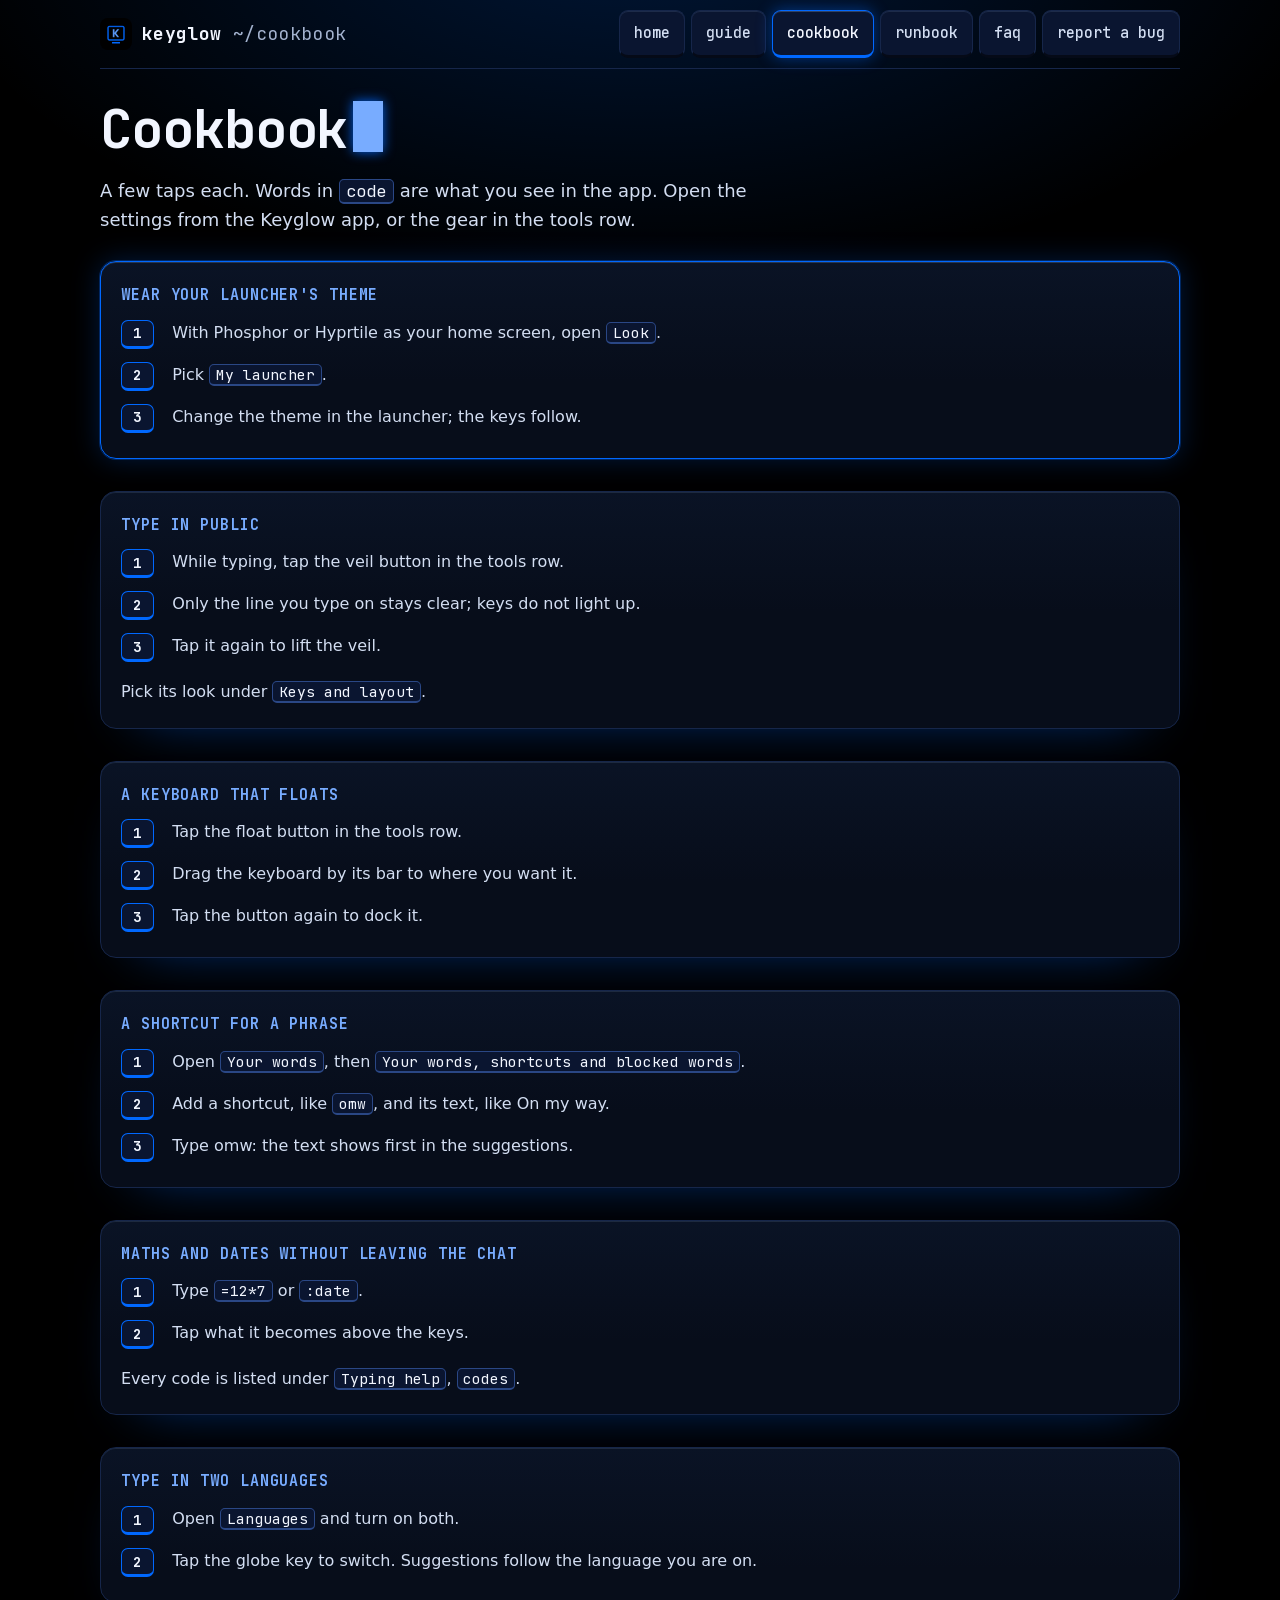
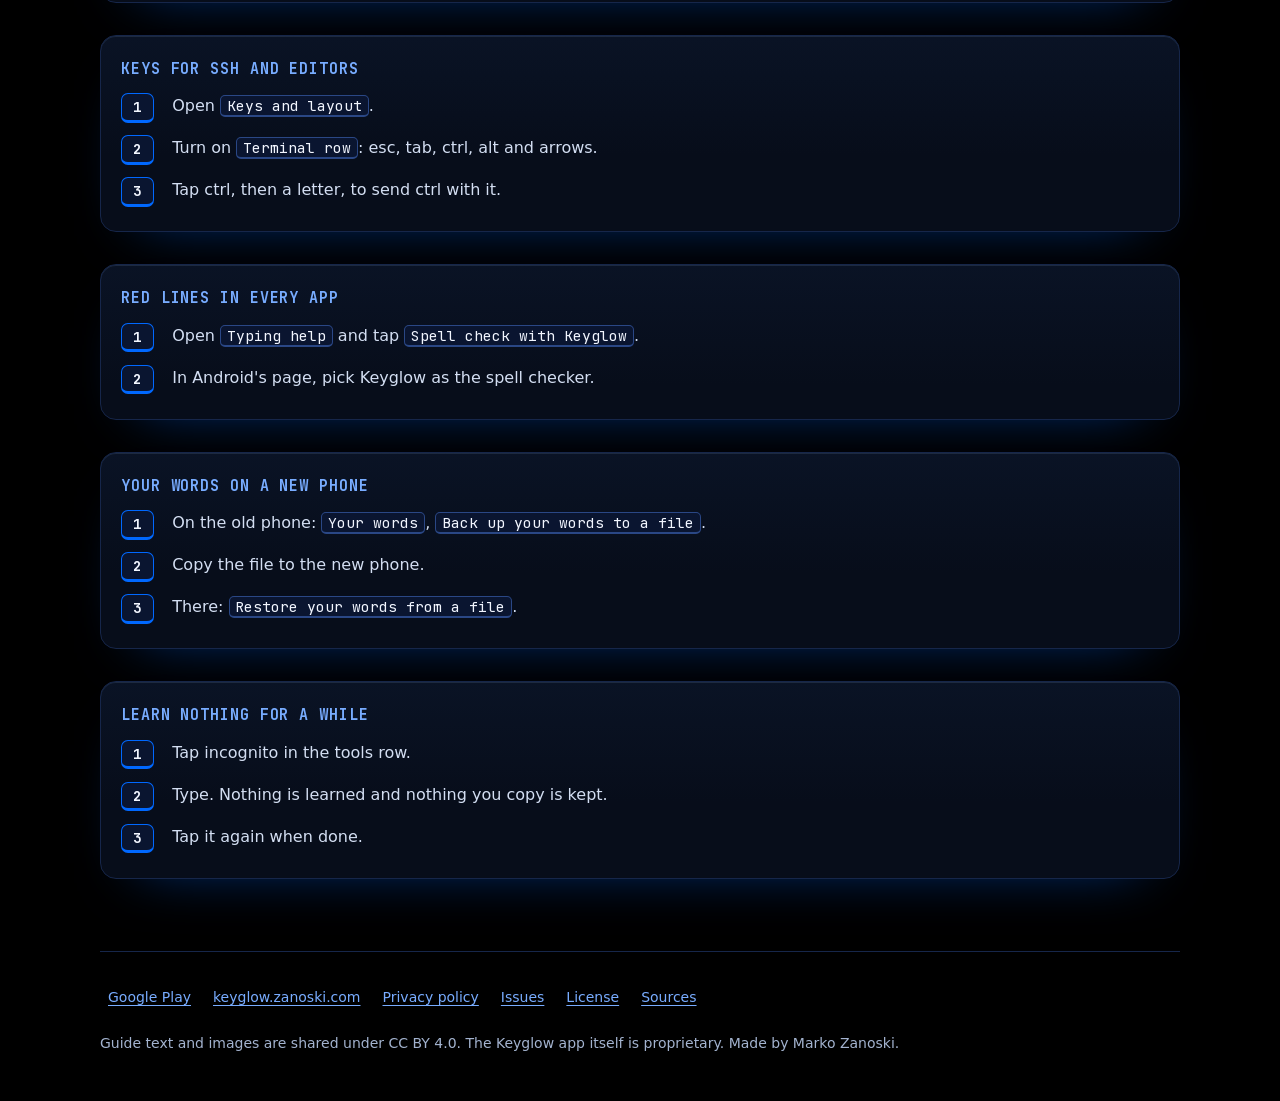
==== docs/cookbook.html @ 95e256e9 "Add a cookbook and a runbook, cover the privacy veil, floating keyboard, codes and spell check, and " ====
<!doctype html>
<html lang="en">
<head>
<meta charset="utf-8">
<meta name="viewport" content="width=device-width, initial-scale=1, viewport-fit=cover">
<title>Cookbook · Keyglow user guide</title>
<meta name="description" content="Short Keyglow recipes: take your launcher's theme, type in public with the privacy veil, a floating keyboard, codes, shortcuts, two languages, ssh keys and moving your words to a new phone.">
<meta name="theme-color" content="#000000">
<meta property="og:title" content="Cookbook · Keyglow user guide">
<meta property="og:description" content="Short Keyglow recipes: take your launcher's theme, type in public with the privacy veil, a floating keyboard, codes, shortcuts, two languages, ssh keys and moving your words to a new phone.">
<meta property="og:image" content="https://zanoshky.github.io/keyglow-keyboard/img/phone-1-rainbow.webp">
<link rel="icon" href="img/favicon.svg" type="image/svg+xml">
<link rel="icon" type="image/png" href="img/icon-192.png">
<link rel="preload" href="fonts/jetbrains-mono-latin.woff2" as="font" type="font/woff2" crossorigin>
<link rel="stylesheet" href="style.css">
</head>
<body>
<a class="skip" href="#main">Skip to content</a>
<div class="wrap">
<header class="top">
  <a class="brand" href="index.html"><img src="img/icon-192.png" alt="" width="32" height="32"><span>keyglow <span class="path">~/cookbook</span></span></a>
  <nav class="nav" aria-label="Guide pages"><ul><li><a href="index.html">home</a></li><li><a href="guide.html">guide</a></li><li><a href="cookbook.html" aria-current="page">cookbook</a></li><li><a href="runbook.html">runbook</a></li><li><a href="faq.html">faq</a></li><li><a href="report.html">report a bug</a></li></ul></nav>
</header>
<main id="main">

<h1>Cookbook<span class="cursor" aria-hidden="true"></span></h1>
<p class="lede">A few taps each. Words in <code>code</code> are what you see in the app. Open the settings from the Keyglow app, or the gear in the tools row.</p>
<section class="box lit" id="launcher" aria-labelledby="launcher-h"><h2 class="tag" id="launcher-h">wear your launcher's theme</h2>
<ol class="steps"><li>With Phosphor or Hyprtile as your home screen, open <code>Look</code>.</li><li>Pick <code>My launcher</code>.</li><li>Change the theme in the launcher; the keys follow.</li></ol>
</section>
<section class="box" id="veil" aria-labelledby="veil-h"><h2 class="tag" id="veil-h">type in public</h2>
<ol class="steps"><li>While typing, tap the veil button in the tools row.</li><li>Only the line you type on stays clear; keys do not light up.</li><li>Tap it again to lift the veil.</li></ol><p>Pick its look under <code>Keys and layout</code>.</p>
</section>
<section class="box" id="float" aria-labelledby="float-h"><h2 class="tag" id="float-h">a keyboard that floats</h2>
<ol class="steps"><li>Tap the float button in the tools row.</li><li>Drag the keyboard by its bar to where you want it.</li><li>Tap the button again to dock it.</li></ol>
</section>
<section class="box" id="omw" aria-labelledby="omw-h"><h2 class="tag" id="omw-h">a shortcut for a phrase</h2>
<ol class="steps"><li>Open <code>Your words</code>, then <code>Your words, shortcuts and blocked words</code>.</li><li>Add a shortcut, like <code>omw</code>, and its text, like On my way.</li><li>Type omw: the text shows first in the suggestions.</li></ol>
</section>
<section class="box" id="codes" aria-labelledby="codes-h"><h2 class="tag" id="codes-h">maths and dates without leaving the chat</h2>
<ol class="steps"><li>Type <code>=12*7</code> or <code>:date</code>.</li><li>Tap what it becomes above the keys.</li></ol><p>Every code is listed under <code>Typing help</code>, <code>codes</code>.</p>
</section>
<section class="box" id="langs" aria-labelledby="langs-h"><h2 class="tag" id="langs-h">type in two languages</h2>
<ol class="steps"><li>Open <code>Languages</code> and turn on both.</li><li>Tap the globe key to switch. Suggestions follow the language you are on.</li></ol>
</section>
<section class="box" id="ssh" aria-labelledby="ssh-h"><h2 class="tag" id="ssh-h">keys for ssh and editors</h2>
<ol class="steps"><li>Open <code>Keys and layout</code>.</li><li>Turn on <code>Terminal row</code>: esc, tab, ctrl, alt and arrows.</li><li>Tap ctrl, then a letter, to send ctrl with it.</li></ol>
</section>
<section class="box" id="spell" aria-labelledby="spell-h"><h2 class="tag" id="spell-h">red lines in every app</h2>
<ol class="steps"><li>Open <code>Typing help</code> and tap <code>Spell check with Keyglow</code>.</li><li>In Android's page, pick Keyglow as the spell checker.</li></ol>
</section>
<section class="box" id="move" aria-labelledby="move-h"><h2 class="tag" id="move-h">your words on a new phone</h2>
<ol class="steps"><li>On the old phone: <code>Your words</code>, <code>Back up your words to a file</code>.</li><li>Copy the file to the new phone.</li><li>There: <code>Restore your words from a file</code>.</li></ol>
</section>
<section class="box" id="incognito" aria-labelledby="incognito-h"><h2 class="tag" id="incognito-h">learn nothing for a while</h2>
<ol class="steps"><li>Tap incognito in the tools row.</li><li>Type. Nothing is learned and nothing you copy is kept.</li><li>Tap it again when done.</li></ol>
</section>
</main>
<footer>
  <ul>
    <li><a href="https://play.google.com/store/apps/details?id=com.zanoshky.keyglow">Google Play</a></li>
    <li><a href="https://keyglow.zanoski.com">keyglow.zanoski.com</a></li>
    <li><a href="https://keyglow.zanoski.com/privacy">Privacy policy</a></li>
    <li><a href="https://github.com/Zanoshky/keyglow-keyboard/issues">Issues</a></li>
    <li><a href="https://github.com/Zanoshky/keyglow-keyboard/blob/main/LICENSE">License</a></li>
    <li><a href="sources.html">Sources</a></li>
  </ul>
  <p>Guide text and images are shared under CC BY 4.0. The Keyglow app itself is proprietary. Made by Marko Zanoski.</p>
</footer>
</div>
</body>
</html>
---- docs/style.css ----
@font-face {
  font-family: "JetBrains Mono";
  src: url("fonts/jetbrains-mono-latin.woff2") format("woff2");
  font-weight: 100 800;
  font-style: normal;
  font-display: swap;
  unicode-range: U+0000-00FF, U+0131, U+0152-0153, U+02BB-02BC, U+02C6, U+02DA, U+02DC, U+0304, U+0308, U+0329, U+2000-206F, U+20AC, U+2122, U+2191, U+2193, U+2212, U+2215, U+FEFF, U+FFFD;
}

/* Keyglow user guide. True black, one blue light above the page, panels drawn
   like lit keycaps. Every text colour sits at 7:1 or more on its ground. */
:root {
  --bg: #000000;
  --panel: #070d1a;
  --key: #0a1530;
  --line: #16264a;
  --line-hi: #2a4785;
  --fg: #d3def2;
  --dim: #a3b3cf;
  --bright: #f2f6ff;
  --accent: #0068ff;
  --acct: #78acff;
  --acc-rgb: 0, 104, 255;
  --mono: "JetBrains Mono", ui-monospace, SFMono-Regular, Menlo, Consolas, monospace;
  --sans: system-ui, -apple-system, "Segoe UI", Roboto, "Helvetica Neue", Arial, sans-serif;
  color-scheme: dark;
}
* { box-sizing: border-box; }
html { background: var(--bg); -webkit-text-size-adjust: 100%; scroll-padding-top: 16px; }
body {
  margin: 0;
  background: var(--bg);
  background-image: radial-gradient(ellipse 80% 520px at 50% -80px, rgba(var(--acc-rgb), 0.22), transparent 70%);
  background-repeat: no-repeat;
  color: var(--fg);
  font: 16px/1.65 var(--sans);
  padding-inline: max(16px, env(safe-area-inset-left, 0px)) max(16px, env(safe-area-inset-right, 0px));
}
a { color: var(--acct); text-underline-offset: 3px; }
a:hover { color: var(--bright); }
:focus-visible { outline: 3px solid var(--acct); outline-offset: 3px; border-radius: 6px; }
img { max-width: 100%; height: auto; }
code, kbd {
  font: 0.92em var(--mono);
  color: var(--bright);
  background: var(--key);
  border: 1px solid var(--line-hi);
  border-bottom-width: 2px;
  padding: 0 0.4em;
  border-radius: 5px;
}
.skip {
  position: absolute; left: 16px; top: -100px; z-index: 10;
  background: var(--bright); color: #000; padding: 12px 16px; font-weight: 700;
}
.skip:focus { top: 8px; }
.wrap { max-width: 1080px; margin: 0 auto; }

/* ---------- top bar ---------- */
.top {
  border-bottom: 1px solid var(--line);
  padding-block: 10px;
  display: flex; flex-wrap: wrap; align-items: center; gap: 4px 16px;
}
.brand {
  display: inline-flex; align-items: center; gap: 10px;
  min-height: 48px; padding-right: 8px;
  color: var(--bright); text-decoration: none; font: 700 18px/1 var(--mono); letter-spacing: 0.02em;
}
.brand img { width: 32px; height: 32px; border-radius: 8px; }
.brand .path { color: var(--dim); font-weight: 400; }
.nav { margin-left: auto; }
.nav ul { list-style: none; margin: 0; padding: 0; display: flex; flex-wrap: wrap; gap: 6px; }
/* Each link is a keycap: a bright top edge, a darker bottom bevel. */
.nav a {
  display: inline-flex; align-items: center; min-height: 48px; padding: 0 14px;
  font: 500 15px/1 var(--mono); color: var(--fg); text-decoration: none;
  background: var(--key); border: 1px solid var(--line); border-bottom: 3px solid #050a17; border-radius: 9px;
  box-shadow: inset 0 1px 0 rgba(160, 200, 255, 0.12);
}
.nav a:hover { color: var(--bright); border-color: var(--line-hi); border-bottom-color: #050a17; }
.nav a[aria-current="page"] {
  color: var(--bright); border-color: var(--accent); border-bottom-color: var(--accent);
  box-shadow: 0 0 16px rgba(var(--acc-rgb), 0.45), inset 0 1px 0 rgba(160, 200, 255, 0.25);
}

/* ---------- headings and text ---------- */
h1, h2, h3 { color: var(--bright); line-height: 1.2; font-family: var(--mono); font-weight: 700; }
h1 { font-size: clamp(32px, 6.4vw, 54px); margin: 0 0 14px; letter-spacing: -0.02em; text-wrap: balance; }
h1 .glow { color: #8fbcff; text-shadow: 0 0 18px rgba(var(--acc-rgb), 0.9), 0 0 42px rgba(var(--acc-rgb), 0.55); }
h2 { font-size: clamp(20px, 3.6vw, 26px); margin: 0 0 12px; }
h3 { font-size: 17px; margin: 22px 0 8px; }
p { margin: 0 0 14px; }
.lede { font-size: 18px; max-width: 62ch; margin-bottom: 26px; }
.dim { color: var(--dim); }
.eyebrow { font: 600 13px/1.4 var(--mono); letter-spacing: 0.14em; text-transform: uppercase; color: var(--acct); margin: 0 0 14px; }
.cursor { display: inline-block; width: 0.55em; height: 0.95em; background: var(--acct); vertical-align: -0.08em; margin-left: 6px;
          animation: blink 1.06s steps(1) infinite; box-shadow: 0 0 12px rgba(var(--acc-rgb), 0.9); }
@keyframes blink { 50% { opacity: 0; } }

main { padding-block: 28px 40px; }
section { margin-block: 0 32px; scroll-margin-top: 16px; }

/* ---------- panels: lit keycaps on black ---------- */
.box {
  position: relative;
  background: linear-gradient(180deg, #0a1325, var(--panel) 120px);
  border: 1px solid var(--line);
  border-radius: 16px;
  padding: 20px 20px 8px;
  margin-top: 18px;
  box-shadow: inset 0 1px 0 rgba(160, 200, 255, 0.12), 0 24px 60px -40px rgba(var(--acc-rgb), 0.6);
}
.box > .tag {
  display: inline-block; margin: 0 0 14px;
  font: 700 15px/1.3 var(--mono); letter-spacing: 0.06em; text-transform: uppercase; color: var(--acct);
}
.box > .tag .n { color: var(--dim); margin-right: 10px; }
.box > .meta { float: right; color: var(--dim); font: 14px var(--mono); }
.box.lit { border-color: var(--accent); box-shadow: 0 0 0 1px rgba(var(--acc-rgb), 0.3), 0 0 28px rgba(var(--acc-rgb), 0.25), inset 0 1px 0 rgba(160, 200, 255, 0.2); }

.grid { display: grid; gap: 18px; grid-template-columns: repeat(auto-fit, minmax(min(100%, 300px), 1fr)); }
.grid .box { margin-top: 0; }
.stack { margin-top: 18px; }

/* ---------- hero ---------- */
.hero { display: grid; gap: 32px; align-items: center; grid-template-columns: minmax(0, 1fr); padding-top: 16px; }
@media (min-width: 860px) { .hero { grid-template-columns: minmax(0, 1.3fr) minmax(0, 1fr); } }
.facts { display: flex; flex-wrap: wrap; gap: 8px; padding: 0; margin: 0 0 8px; list-style: none; }
.facts li { font: 500 13px/1 var(--mono); color: var(--bright); border: 1px solid var(--line); background: var(--panel); padding: 10px 12px; border-radius: 999px; }
.actions { display: flex; flex-wrap: wrap; gap: 12px; margin-top: 20px; }
.btn {
  display: inline-flex; align-items: center; justify-content: center; gap: 8px;
  min-height: 48px; padding: 0 20px; border-radius: 12px;
  font: 700 15px var(--mono); text-decoration: none;
  color: #ffffff; background: #0050c8; border: 1px solid var(--accent); border-bottom: 3px solid #002f78;
  box-shadow: 0 0 20px rgba(var(--acc-rgb), 0.45), inset 0 1px 0 rgba(200, 225, 255, 0.35);
}
.btn:hover { background: #0a5ce0; color: #ffffff; }
.btn.ghost { background: var(--key); color: var(--bright); border-color: var(--line-hi); border-bottom-color: #050a17; box-shadow: inset 0 1px 0 rgba(160, 200, 255, 0.12); }
.btn.ghost:hover { border-color: var(--acct); }

/* a phone on the black, lit from above */
.phone {
  margin: 0 auto; width: min(100%, 300px);
  border: 1px solid var(--line-hi); border-radius: 22px; padding: 6px; background: #01040a;
  box-shadow: 0 -1px 0 rgba(160, 200, 255, 0.35), 0 0 44px rgba(var(--acc-rgb), 0.25);
}
.phone img { display: block; border-radius: 16px; aspect-ratio: 9 / 16; width: 100%; }
.phone.tab img { aspect-ratio: 5 / 8; }
.phone.wide img { aspect-ratio: 16 / 10; }

/* ---------- screenshots strip ---------- */
.shots-wrap { overflow-x: auto; scroll-snap-type: x mandatory; padding: 6px 2px 16px; }
.shots-wrap:focus-visible { outline-offset: -3px; }
.shots { list-style: none; margin: 0; padding: 0; display: flex; gap: 16px; align-items: flex-start; }
.shots li { flex: 0 0 auto; width: 200px; scroll-snap-align: start; }
.shots li.t { width: 250px; }
.shots li.w { width: 400px; }
.shots figure { margin: 0; }
.shots .phone { width: 100%; border-radius: 16px; padding: 4px; }
.shots .phone img { border-radius: 12px; }
.shots figcaption { color: var(--dim); font-size: 14px; margin-top: 8px; }

/* ---------- lists ---------- */
ul.term { padding-left: 0; list-style: none; margin: 0 0 14px; }
ul.term li { position: relative; padding-left: 1.4em; margin-bottom: 6px; }
ul.term li::before { content: ""; position: absolute; left: 0.2em; top: 0.62em; width: 7px; height: 7px; border-radius: 2px; background: var(--acct); box-shadow: 0 0 8px rgba(var(--acc-rgb), 0.9); }
ol.steps { counter-reset: s; list-style: none; padding: 0; margin: 0 0 14px; }
ol.steps li { counter-increment: s; position: relative; padding-left: 3.2em; margin-bottom: 10px; min-height: 2em; }
ol.steps li::before {
  content: counter(s); position: absolute; left: 0; top: 0;
  width: 2.2em; height: 1.8em; display: grid; place-items: center;
  font: 700 14px/1 var(--mono); color: var(--bright);
  background: var(--key); border: 1px solid var(--accent); border-bottom-width: 3px; border-radius: 7px;
}
dl.keys { display: grid; grid-template-columns: minmax(0, 15em) minmax(0, 1fr); gap: 8px 18px; margin: 0 0 14px; }
dl.keys dt { color: var(--bright); font-family: var(--mono); font-size: 15px; }
dl.keys dd { margin: 0; }
@media (max-width: 560px) { dl.keys { grid-template-columns: minmax(0, 1fr); gap: 0; } dl.keys dd { margin-bottom: 12px; color: var(--dim); } }
.langs { display: flex; flex-wrap: wrap; gap: 8px; list-style: none; padding: 0; margin: 0 0 14px; }
.langs li { border: 1px solid var(--line); background: var(--key); border-radius: 8px; padding: 4px 10px; font-size: 15px; }
.langs li span { color: var(--dim); }

/* ---------- table of contents ---------- */
.toc ol { list-style: none; padding: 0; margin: 0 0 8px; columns: 2 240px; column-gap: 24px; }
.toc li { break-inside: avoid; }
.toc a { display: flex; align-items: center; min-height: 48px; text-decoration: none; color: var(--fg); gap: 12px; }
.toc a:hover { color: var(--bright); }
.toc .n { color: var(--acct); font-family: var(--mono); }

/* ---------- faq ---------- */
details { border: 1px solid var(--line); background: var(--key); border-radius: 12px; margin-bottom: 10px; }
summary { cursor: pointer; min-height: 48px; display: flex; align-items: center; padding: 10px 16px; color: var(--bright); font-weight: 700; list-style: none; border-radius: 12px; }
summary::-webkit-details-marker { display: none; }
summary::before { content: "+"; font: 700 18px/1 var(--mono); color: var(--acct); margin-right: 12px; flex: none; width: 1ch; }
details[open] summary::before { content: "\2212"; }
details > div { padding: 0 16px 6px 44px; }

.note { border-left: 3px solid var(--accent); padding: 10px 14px; background: #04122d; border-radius: 0 10px 10px 0; margin: 0 0 14px; }

/* ---------- footer ---------- */
footer { border-top: 1px solid var(--line); padding-block: 22px 32px; color: var(--dim); font-size: 14px; }
footer ul { list-style: none; padding: 0; margin: 0 0 10px; display: flex; flex-wrap: wrap; gap: 4px 6px; }
footer a { display: inline-flex; align-items: center; min-height: 48px; padding: 0 8px; }

@media (prefers-reduced-motion: reduce) { .cursor { animation: none; } html { scroll-behavior: auto; } }
@media (prefers-reduced-motion: no-preference) and (min-width: 900px) { html { scroll-behavior: smooth; } }
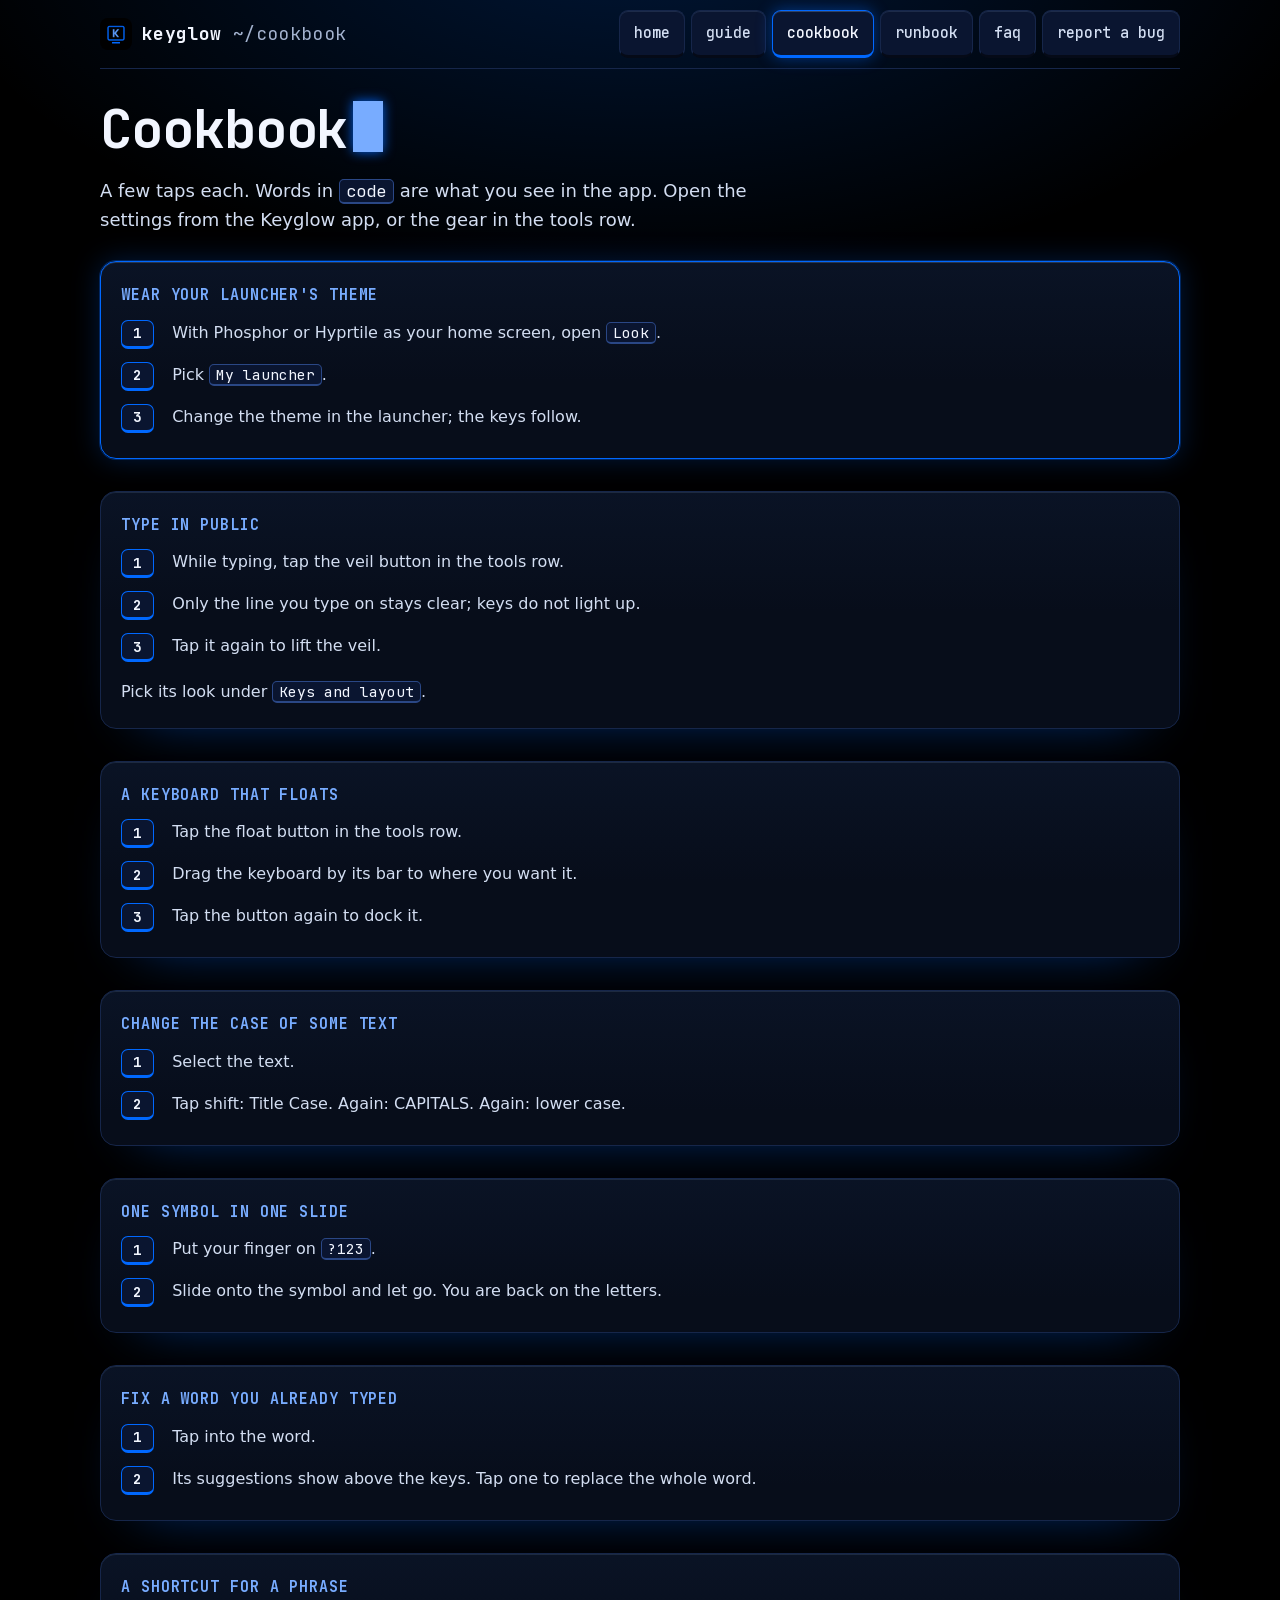
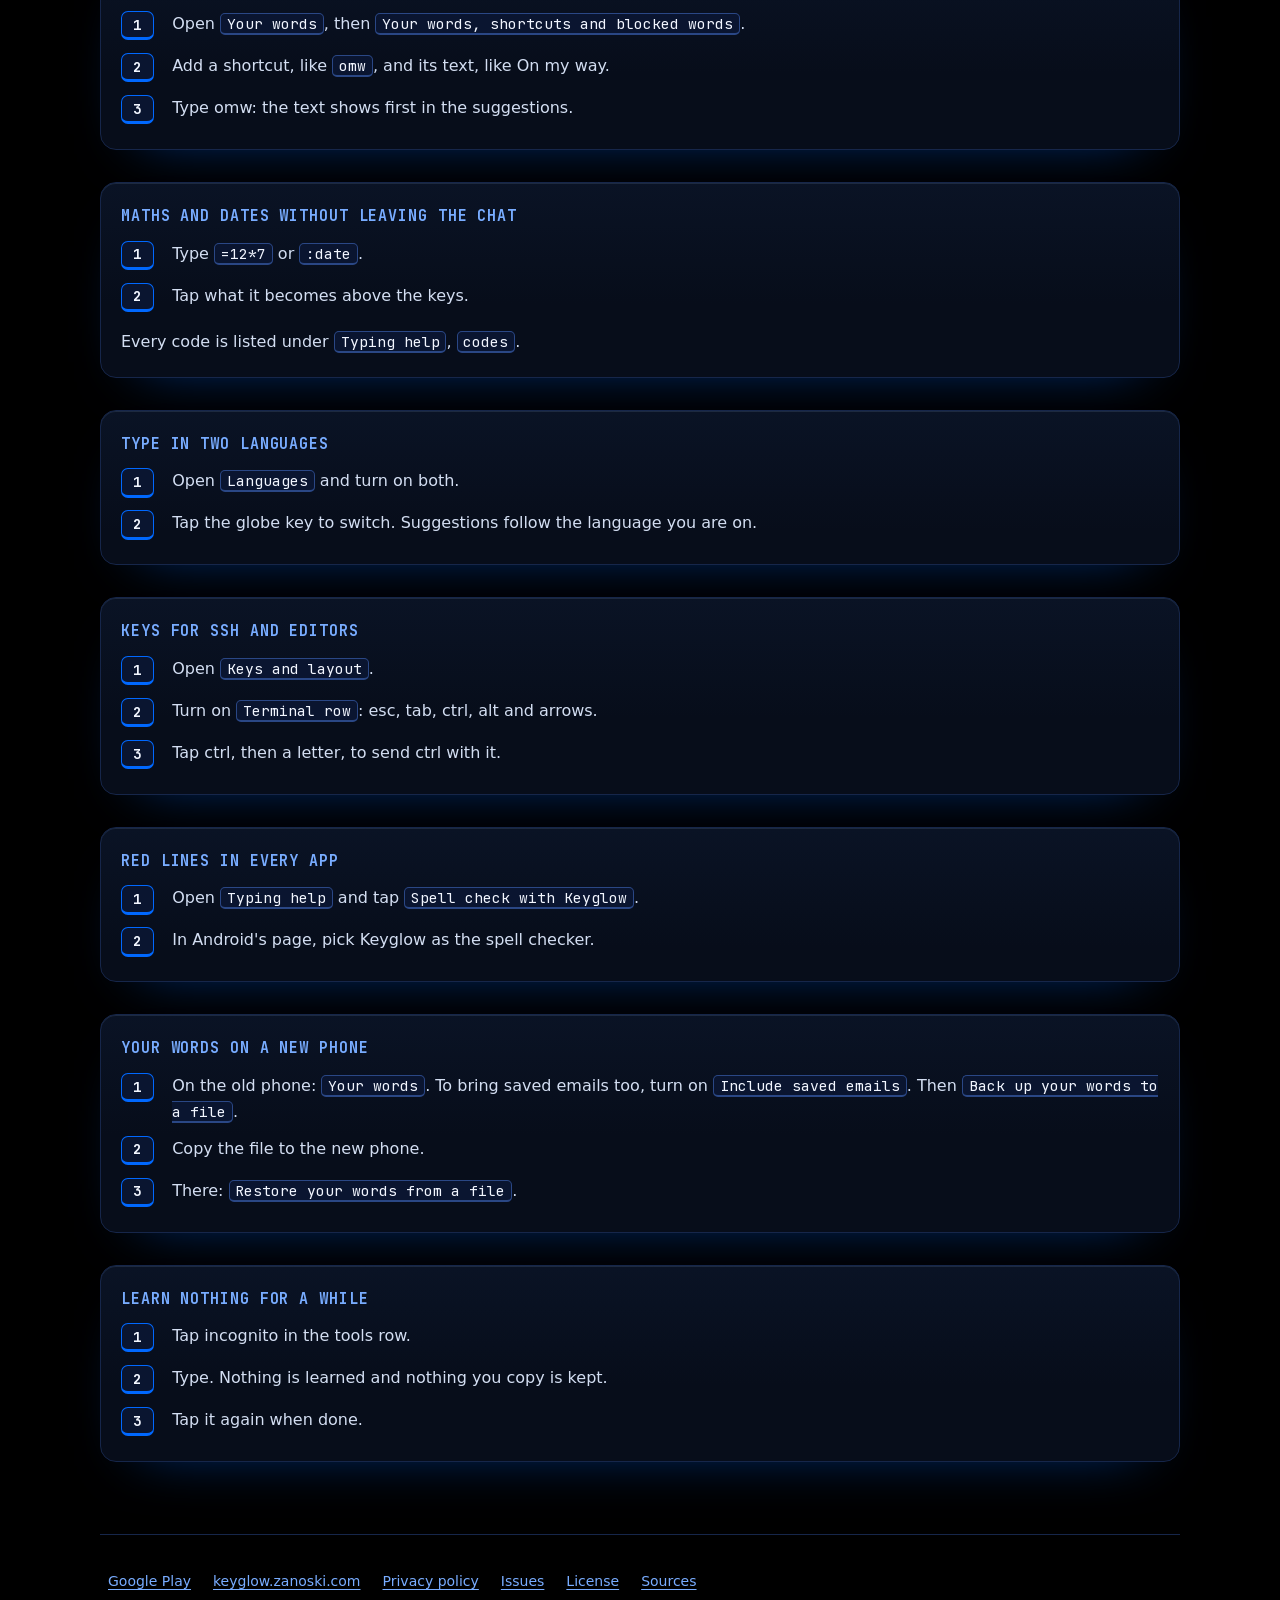
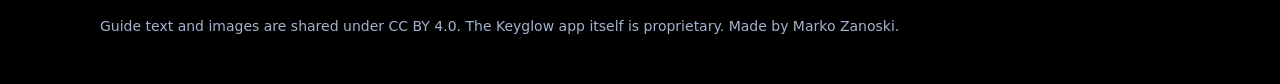
==== commit f76f8b5c: "Guide follows Keyglow 1.11: Gboard style typing, lock screen guard, sealed pins and emails Keyglow 1" ====
--- a/docs/cookbook.html
+++ b/docs/cookbook.html
@@ -34,6 +34,15 @@
 <section class="box" id="float" aria-labelledby="float-h"><h2 class="tag" id="float-h">a keyboard that floats</h2>
 <ol class="steps"><li>Tap the float button in the tools row.</li><li>Drag the keyboard by its bar to where you want it.</li><li>Tap the button again to dock it.</li></ol>
 </section>
+<section class="box" id="case" aria-labelledby="case-h"><h2 class="tag" id="case-h">change the case of some text</h2>
+<ol class="steps"><li>Select the text.</li><li>Tap shift: Title Case. Again: CAPITALS. Again: lower case.</li></ol>
+</section>
+<section class="box" id="symbol" aria-labelledby="symbol-h"><h2 class="tag" id="symbol-h">one symbol in one slide</h2>
+<ol class="steps"><li>Put your finger on <code>?123</code>.</li><li>Slide onto the symbol and let go. You are back on the letters.</li></ol>
+</section>
+<section class="box" id="fixword" aria-labelledby="fixword-h"><h2 class="tag" id="fixword-h">fix a word you already typed</h2>
+<ol class="steps"><li>Tap into the word.</li><li>Its suggestions show above the keys. Tap one to replace the whole word.</li></ol>
+</section>
 <section class="box" id="omw" aria-labelledby="omw-h"><h2 class="tag" id="omw-h">a shortcut for a phrase</h2>
 <ol class="steps"><li>Open <code>Your words</code>, then <code>Your words, shortcuts and blocked words</code>.</li><li>Add a shortcut, like <code>omw</code>, and its text, like On my way.</li><li>Type omw: the text shows first in the suggestions.</li></ol>
 </section>
@@ -50,7 +59,7 @@
 <ol class="steps"><li>Open <code>Typing help</code> and tap <code>Spell check with Keyglow</code>.</li><li>In Android's page, pick Keyglow as the spell checker.</li></ol>
 </section>
 <section class="box" id="move" aria-labelledby="move-h"><h2 class="tag" id="move-h">your words on a new phone</h2>
-<ol class="steps"><li>On the old phone: <code>Your words</code>, <code>Back up your words to a file</code>.</li><li>Copy the file to the new phone.</li><li>There: <code>Restore your words from a file</code>.</li></ol>
+<ol class="steps"><li>On the old phone: <code>Your words</code>. To bring saved emails too, turn on <code>Include saved emails</code>. Then <code>Back up your words to a file</code>.</li><li>Copy the file to the new phone.</li><li>There: <code>Restore your words from a file</code>.</li></ol>
 </section>
 <section class="box" id="incognito" aria-labelledby="incognito-h"><h2 class="tag" id="incognito-h">learn nothing for a while</h2>
 <ol class="steps"><li>Tap incognito in the tools row.</li><li>Type. Nothing is learned and nothing you copy is kept.</li><li>Tap it again when done.</li></ol>
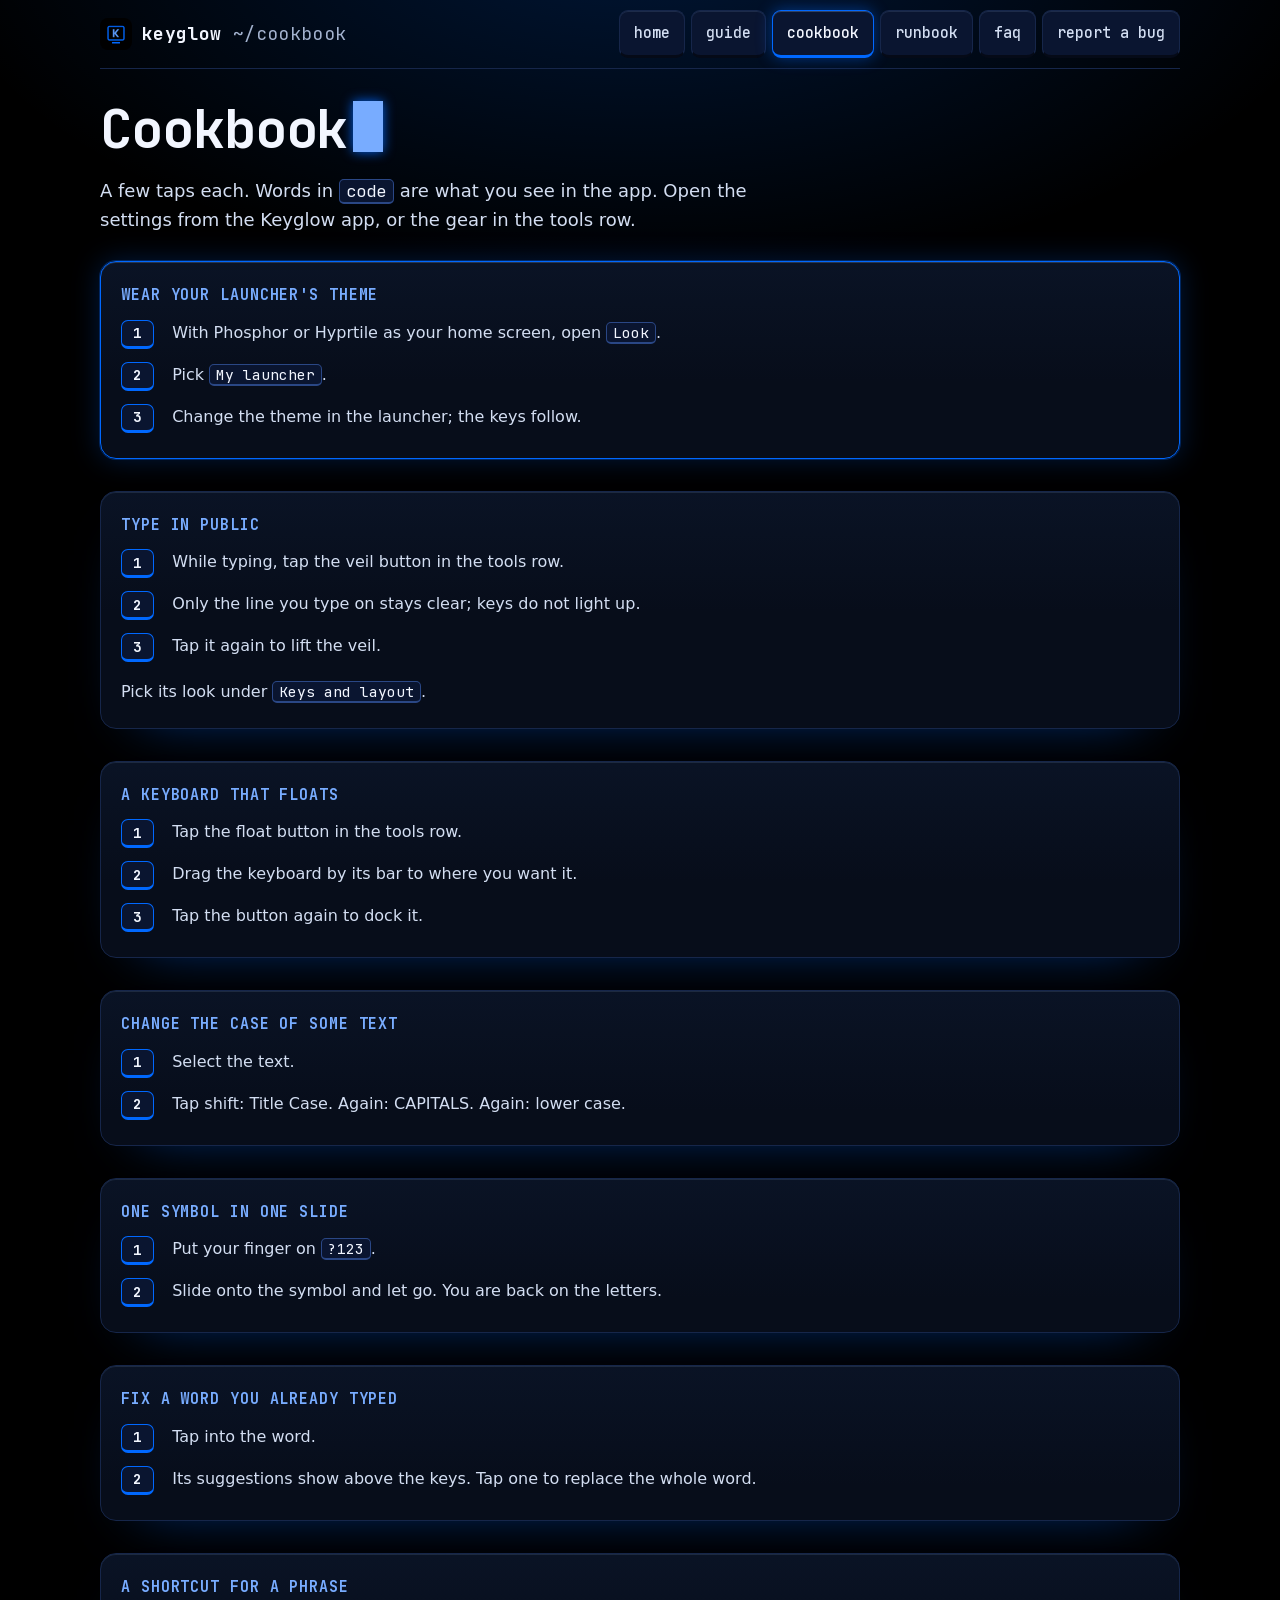
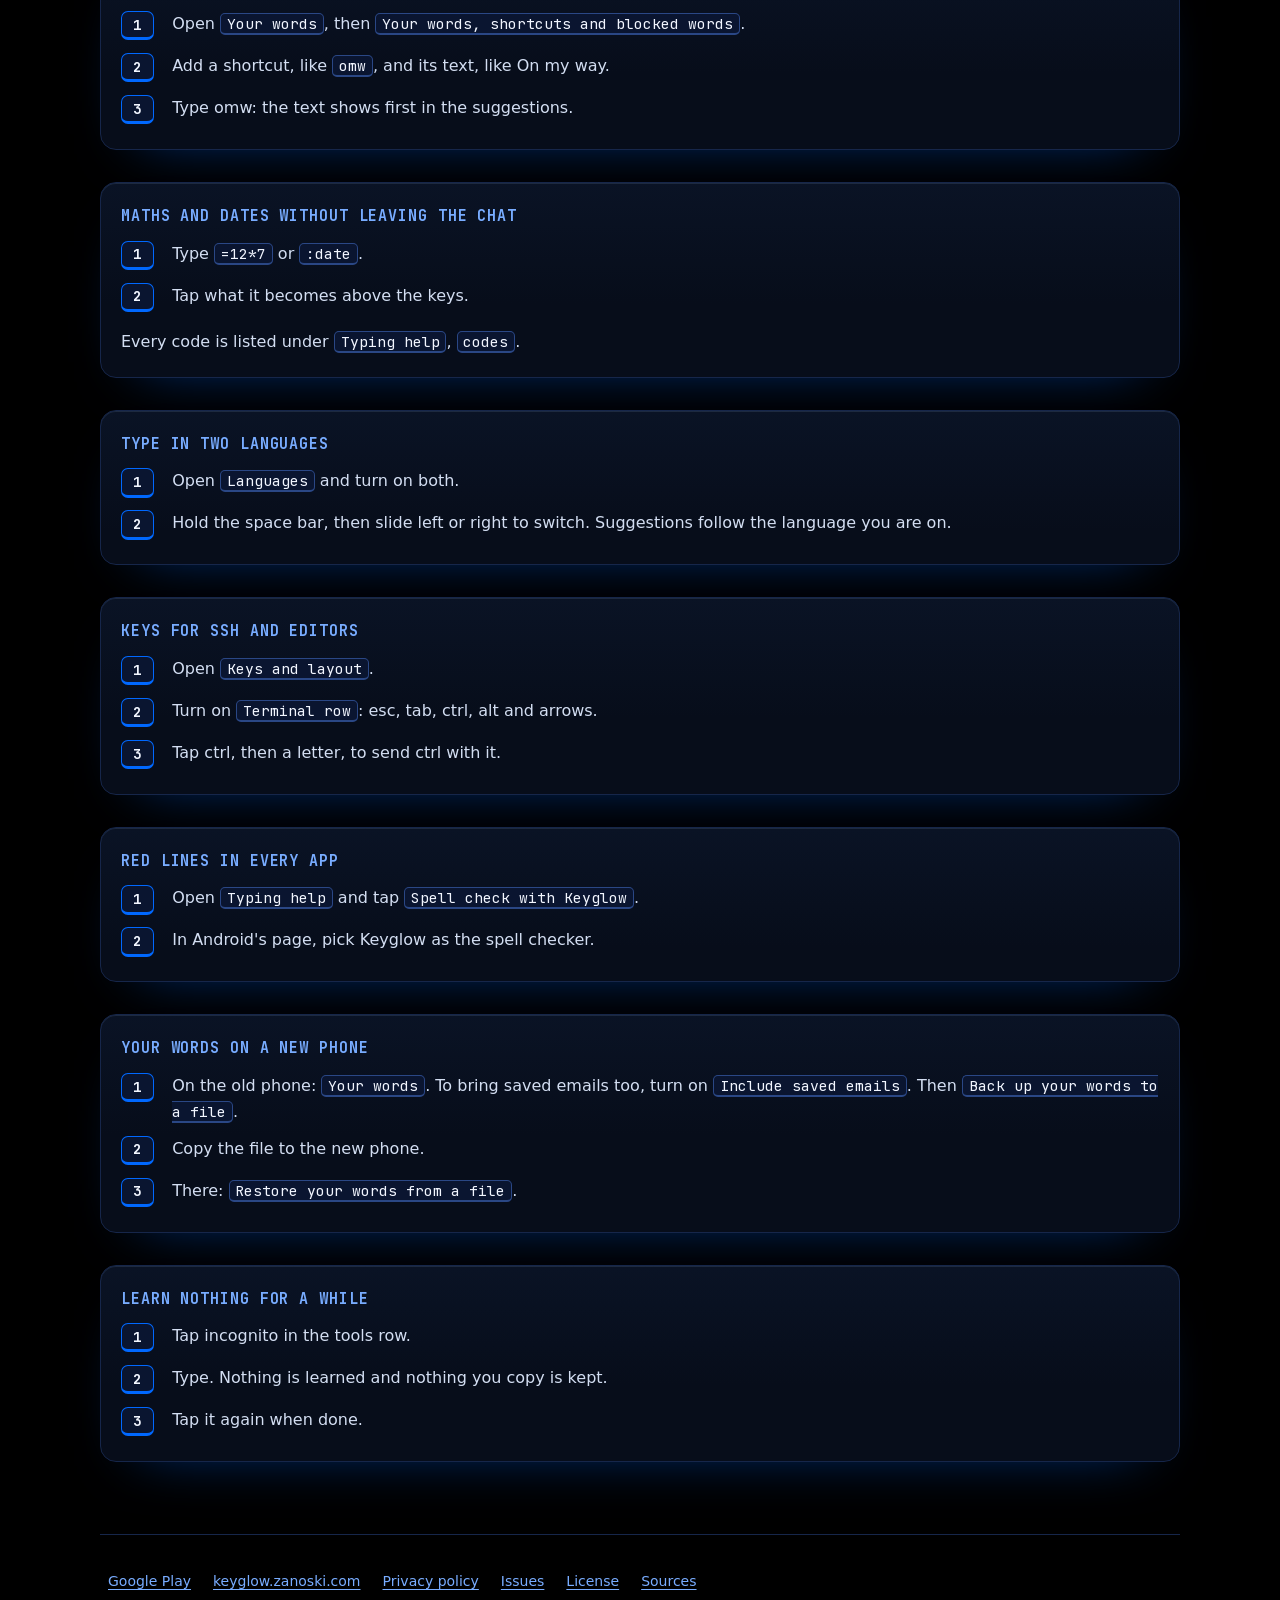
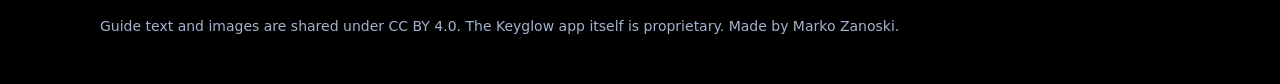
==== commit df9e4750: "Guide follows Keyglow 1.20: hold space and slide to switch language, Firewall and Netglow on More ap" ====
--- a/docs/cookbook.html
+++ b/docs/cookbook.html
@@ -50,7 +50,7 @@
 <ol class="steps"><li>Type <code>=12*7</code> or <code>:date</code>.</li><li>Tap what it becomes above the keys.</li></ol><p>Every code is listed under <code>Typing help</code>, <code>codes</code>.</p>
 </section>
 <section class="box" id="langs" aria-labelledby="langs-h"><h2 class="tag" id="langs-h">type in two languages</h2>
-<ol class="steps"><li>Open <code>Languages</code> and turn on both.</li><li>Tap the globe key to switch. Suggestions follow the language you are on.</li></ol>
+<ol class="steps"><li>Open <code>Languages</code> and turn on both.</li><li>Hold the space bar, then slide left or right to switch. Suggestions follow the language you are on.</li></ol>
 </section>
 <section class="box" id="ssh" aria-labelledby="ssh-h"><h2 class="tag" id="ssh-h">keys for ssh and editors</h2>
 <ol class="steps"><li>Open <code>Keys and layout</code>.</li><li>Turn on <code>Terminal row</code>: esc, tab, ctrl, alt and arrows.</li><li>Tap ctrl, then a letter, to send ctrl with it.</li></ol>
